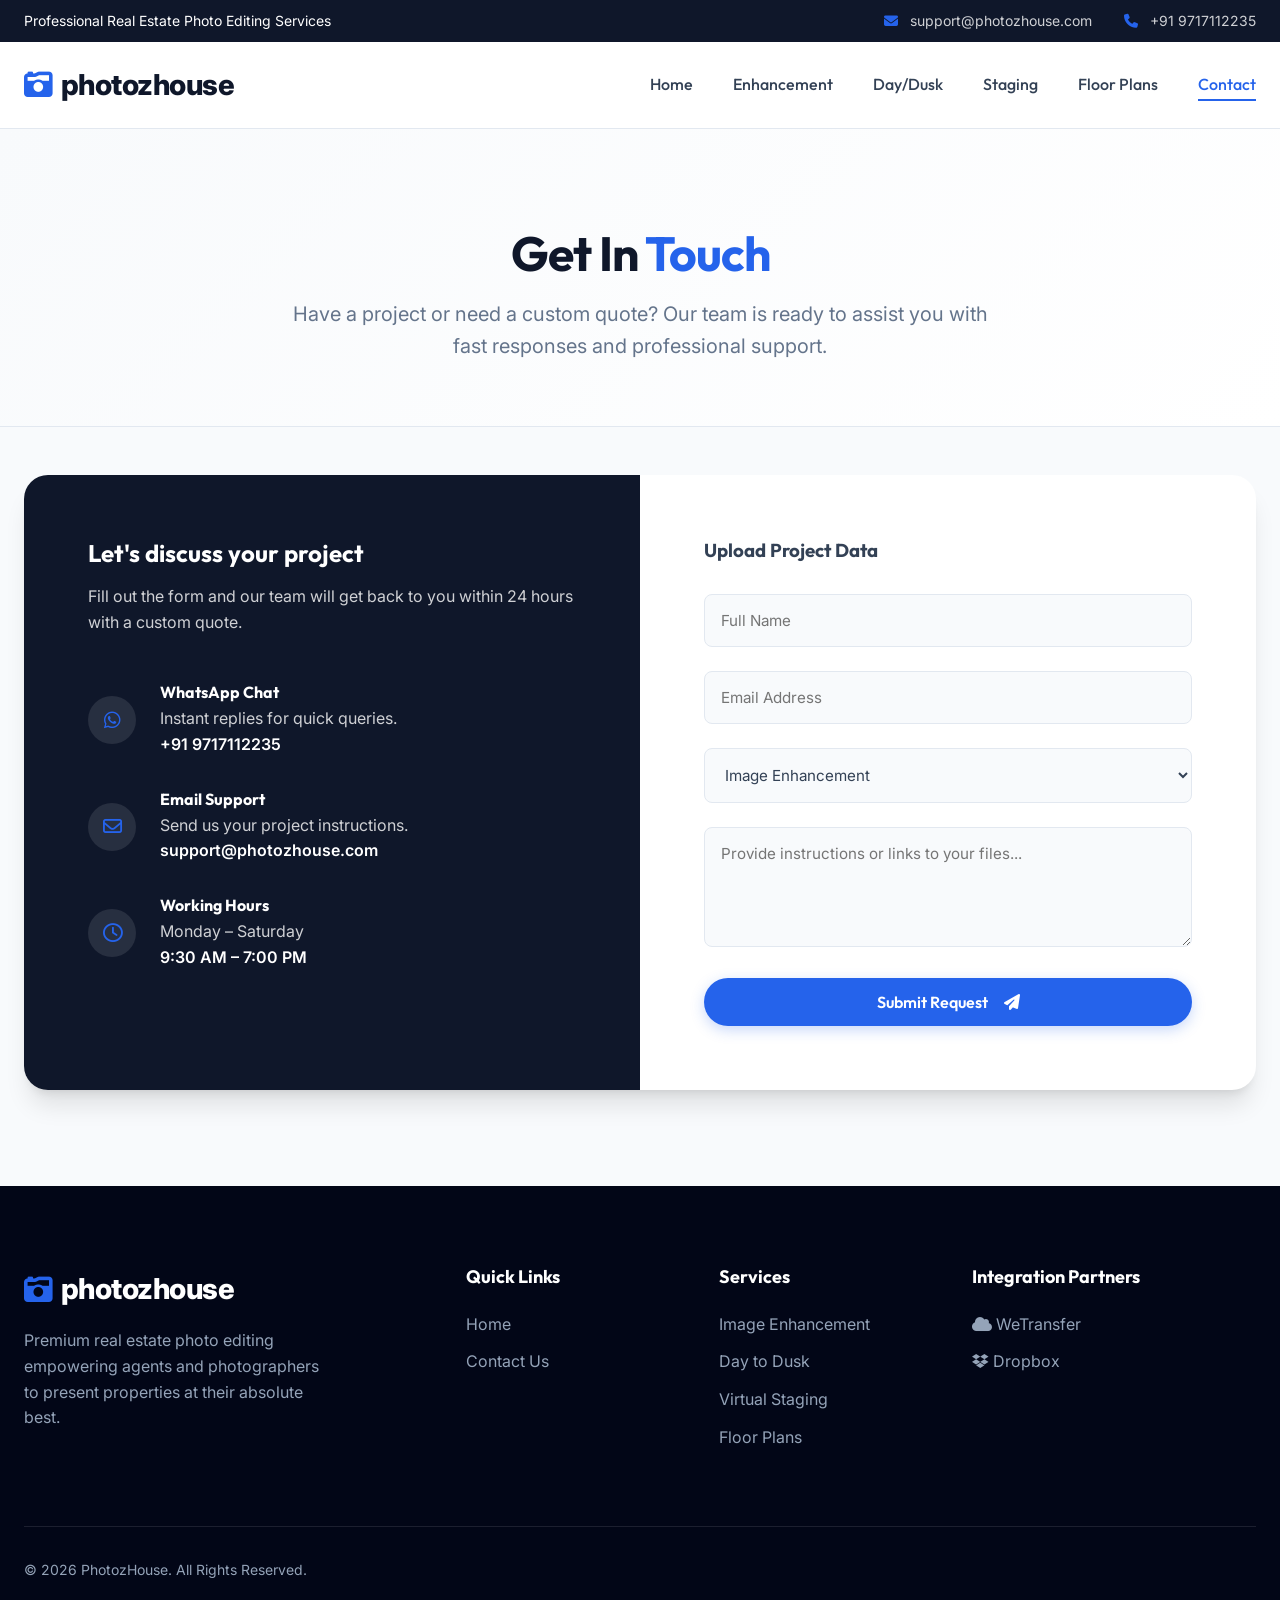
==== contact.html @ 6996111b "Initialize project and add premium design update with modern responsive theme and interactive slider" ====
<!DOCTYPE html>
<html lang="en">
<head>
    <meta charset="UTF-8">
    <meta name="viewport" content="width=device-width, initial-scale=1.0">
    <title>Contact Us | PhotozHouse</title>
    <!-- Font Awesome -->
    <link rel="stylesheet" href="https://cdnjs.cloudflare.com/ajax/libs/font-awesome/6.4.0/css/all.min.css">
    <link rel="stylesheet" href="styles.css">
</head>
<body>
    <div class="top-bar">
        <div class="container top-bar-inner">
            <div>Professional Real Estate Photo Editing Services</div>
            <div class="top-bar-contact">
                <a href="mailto:support@photozhouse.com"><i class="fa-solid fa-envelope"></i> support@photozhouse.com</a>
                <a href="tel:+919717112235"><i class="fa-solid fa-phone"></i> +91 9717112235</a>
            </div>
        </div>
    </div>
    <header class="header">
        <div class="container navbar">
            <a href="index.html" class="logo">
                <i class="fa-solid fa-camera-retro"></i> photozhouse
            </a>
            <button class="mobile-menu-btn" id="mobileMenuBtn">
                <i class="fa-solid fa-bars"></i>
            </button>
            <nav class="nav-links" id="navLinks">
                <a href="index.html">Home</a>
                <a href="image-enhancement.html">Enhancement</a>
                <a href="day-to-dusk.html">Day/Dusk</a>
                <a href="virtual-staging.html">Staging</a>
                <a href="floor-plans.html">Floor Plans</a>
                <a href="contact.html" class="active">Contact</a>
            </nav>
        </div>
    </header>

    <div class="page-header">
        <div class="container">
            <h1>Get In <span class="text-accent">Touch</span></h1>
            <p style="font-size: 1.25rem; max-width: 700px; margin: 0 auto; color: var(--text-light);">Have a project or need a custom quote? Our team is ready to assist you with fast responses and professional support.</p>
        </div>
    </div>
    
    <section class="section bg-subtle">
        <div class="container">
            <div class="contact-container" style="box-shadow: var(--shadow-xl); transform: scale(1); margin-top: -3rem;">
                <div class="contact-info">
                    <h2 style="color: white; margin-bottom: 1rem;">Let's discuss your project</h2>
                    <p style="color: rgba(255,255,255,0.8); margin-bottom: 3rem;">Fill out the form and our team will get back to you within 24 hours with a custom quote.</p>
                    
                    <div class="info-item">
                        <div class="info-icon"><i class="fa-brands fa-whatsapp"></i></div>
                        <div class="info-text">
                            <h4 style="color: white; font-size: 1rem; margin-bottom: 0.25rem;">WhatsApp Chat</h4>
                            <span style="color: rgba(255,255,255,0.8);">Instant replies for quick queries.</span>
                            <br><a href="#" style="color: white; font-weight: 600;">+91 9717112235</a>
                        </div>
                    </div>

                    <div class="info-item">
                        <div class="info-icon"><i class="fa-regular fa-envelope"></i></div>
                        <div class="info-text">
                            <h4 style="color: white; font-size: 1rem; margin-bottom: 0.25rem;">Email Support</h4>
                            <span style="color: rgba(255,255,255,0.8);">Send us your project instructions.</span>
                            <br><a href="mailto:support@photozhouse.com" style="color: white; font-weight: 600;">support@photozhouse.com</a>
                        </div>
                    </div>

                    <div class="info-item">
                        <div class="info-icon"><i class="fa-regular fa-clock"></i></div>
                        <div class="info-text">
                            <h4 style="color: white; font-size: 1rem; margin-bottom: 0.25rem;">Working Hours</h4>
                            <span style="color: rgba(255,255,255,0.8);">Monday – Saturday</span>
                            <br><span style="color: white; font-weight: 600;">9:30 AM – 7:00 PM</span>
                        </div>
                    </div>
                </div>
                
                <div class="contact-form">
                    <h3 style="margin-bottom: 2rem; color: var(--text-dark);">Upload Project Data</h3>
                    <form>
                        <div class="form-group">
                            <input type="text" class="form-control" placeholder="Full Name">
                        </div>
                        <div class="form-group">
                            <input type="email" class="form-control" placeholder="Email Address">
                        </div>
                        <div class="form-group">
                            <select class="form-control">
                                <option>Image Enhancement</option>
                                <option>Day to Dusk</option>
                                <option>Floor Plans</option>
                                <option>Video Editing</option>
                                <option>Virtual Staging</option>
                                <option>Other Inquiry</option>
                            </select>
                        </div>
                        <div class="form-group">
                            <textarea class="form-control" placeholder="Provide instructions or links to your files..."></textarea>
                        </div>
                        <button type="submit" class="btn btn-primary" style="width: 100%;">Submit Request <i class="fa-solid fa-paper-plane" style="margin-left: 0.5rem;"></i></button>
                    </form>
                </div>
            </div>
        </div>
    </section>

    <!-- Elevated Footer -->
    <footer class="footer">
        <div class="container">
            <div class="footer-grid">
                <div class="footer-brand">
                    <div class="logo"><i class="fa-solid fa-camera-retro" style="color:var(--accent);"></i> photozhouse</div>
                    <p>Premium real estate photo editing empowering agents and photographers to present properties at their absolute best.</p>
                </div>
                <div>
                    <h4>Quick Links</h4>
                    <ul class="footer-links">
                        <li><a href="index.html">Home</a></li>
                        <li><a href="contact.html">Contact Us</a></li>
                    </ul>
                </div>
                <div>
                    <h4>Services</h4>
                    <ul class="footer-links">
                        <li><a href="image-enhancement.html">Image Enhancement</a></li>
                        <li><a href="day-to-dusk.html">Day to Dusk</a></li>
                        <li><a href="virtual-staging.html">Virtual Staging</a></li>
                        <li><a href="floor-plans.html">Floor Plans</a></li>
                    </ul>
                </div>
                <div>
                    <h4>Integration Partners</h4>
                    <ul class="footer-links">
                        <li><span style="color: #94a3b8;"><i class="fa-solid fa-cloud"></i> WeTransfer</span></li>
                        <li><span style="color: #94a3b8;"><i class="fa-brands fa-dropbox"></i> Dropbox</span></li>
                    </ul>
                </div>
            </div>
            <div class="footer-bottom">
                <div>&copy; 2026 PhotozHouse. All Rights Reserved.</div>
            </div>
        </div>
    </footer>
    <script>
        document.addEventListener('DOMContentLoaded', () => {
            const btn = document.getElementById('mobileMenuBtn');
            const nav = document.getElementById('navLinks');
            if(btn && nav) {
                btn.addEventListener('click', () => {
                    nav.classList.toggle('active');
                });
            }
        });
    </script>
</body>
</html>
---- styles.css ----
@import url('https://fonts.googleapis.com/css2?family=Outfit:wght@300;400;500;600;700;800&family=Inter:wght@300;400;500;600&display=swap');

:root {
  --primary: #0f172a; /* Slate 900 - Premium dark for headers/branding */
  --primary-light: #1e293b;
  --accent: #2563eb; /* Royal blue for CTAs */
  --accent-hover: #1d4ed8;
  --bg-color: #ffffff;
  --bg-subtle: #f8fafc;
  --bg-dark: #020617;
  --text-dark: #334155;
  --text-light: #64748b;
  --border: #e2e8f0;
  
  --header-font: 'Outfit', sans-serif;
  --body-font: 'Inter', sans-serif;
  
  --shadow-sm: 0 1px 2px 0 rgb(0 0 0 / 0.05);
  --shadow-md: 0 4px 6px -1px rgb(0 0 0 / 0.1), 0 2px 4px -2px rgb(0 0 0 / 0.1);
  --shadow-lg: 0 10px 15px -3px rgb(0 0 0 / 0.1), 0 4px 6px -4px rgb(0 0 0 / 0.1);
  --shadow-xl: 0 20px 25px -5px rgb(0 0 0 / 0.1), 0 8px 10px -6px rgb(0 0 0 / 0.1);
  
  --radius-sm: 8px;
  --radius-md: 16px;
  --radius-lg: 24px;
  
  --transition: all 0.4s cubic-bezier(0.4, 0, 0.2, 1);
}

* {
  margin: 0;
  padding: 0;
  box-sizing: border-box;
}

body {
  font-family: var(--body-font);
  color: var(--text-dark);
  line-height: 1.6;
  background: var(--bg-color);
  overflow-x: hidden;
}

h1, h2, h3, h4, h5, h6 {
  font-family: var(--header-font);
  color: var(--primary);
  font-weight: 700;
  line-height: 1.2;
}

a {
  text-decoration: none;
  color: inherit;
  transition: var(--transition);
}

.container {
  width: 100%;
  max-width: 1280px;
  margin: 0 auto;
  padding: 0 1.5rem;
}

/* Typography & Utilities */
.section-title {
  font-size: 2.75rem;
  margin-bottom: 1rem;
  text-align: center;
}

.section-subtitle {
  text-align: center;
  color: var(--text-light);
  font-size: 1.125rem;
  max-width: 700px;
  margin: 0 auto 3.5rem auto;
}

.text-accent {
  color: var(--accent);
}

.btn {
  display: inline-flex;
  align-items: center;
  justify-content: center;
  gap: 0.5rem;
  padding: 0.875rem 2rem;
  font-family: var(--header-font);
  font-weight: 600;
  font-size: 1rem;
  border-radius: 50px;
  cursor: pointer;
  transition: var(--transition);
  border: none;
}

.btn-primary {
  background: var(--accent);
  color: white;
  box-shadow: 0 4px 14px rgba(37, 99, 235, 0.25);
}

.btn-primary:hover {
  background: var(--accent-hover);
  transform: translateY(-2px);
  box-shadow: 0 6px 20px rgba(37, 99, 235, 0.4);
}

.btn-outline {
  background: transparent;
  color: var(--primary);
  border: 2px solid var(--border);
}

.btn-outline:hover {
  border-color: var(--primary);
  background: var(--primary);
  color: white;
}

/* Header & Nav */
.top-bar {
  background: var(--primary);
  color: white;
  padding: 0.6rem 0;
  font-size: 0.875rem;
  font-family: var(--body-font);
}

.top-bar-inner {
  display: flex;
  justify-content: space-between;
  align-items: center;
}

.top-bar-contact {
  display: flex;
  gap: 2rem;
}

.top-bar a {
  color: rgba(255,255,255,0.8);
}
.top-bar a:hover {
  color: white;
}
.top-bar i {
  color: var(--accent);
  margin-right: 0.5rem;
}

.header {
  background: rgba(255, 255, 255, 0.95);
  backdrop-filter: blur(10px);
  padding: 1.25rem 0;
  position: sticky;
  top: 0;
  z-index: 1000;
  border-bottom: 1px solid var(--border);
}

.navbar {
  display: flex;
  justify-content: space-between;
  align-items: center;
}

.logo {
  font-size: 1.8rem;
  font-weight: 800;
  color: var(--primary);
  display: flex;
  align-items: center;
  gap: 0.5rem;
  letter-spacing: -0.5px;
}

.logo i {
  color: var(--accent);
}

.nav-links {
  display: flex;
  gap: 2.5rem;
  align-items: center;
}

.nav-links a {
  font-family: var(--header-font);
  font-weight: 500;
  color: var(--text-dark);
  font-size: 1rem;
  position: relative;
}

.nav-links a::after {
  content: '';
  position: absolute;
  width: 0;
  height: 2px;
  bottom: -4px;
  left: 0;
  background: var(--accent);
  transition: var(--transition);
}

.nav-links a:hover, .nav-links a.active {
  color: var(--accent);
}
.nav-links a:hover::after, .nav-links a.active::after {
  width: 100%;
}

.mobile-menu-btn {
  display: none;
  background: none;
  border: none;
  font-size: 1.5rem;
  color: var(--primary);
  cursor: pointer;
}

/* Hero Section */
.hero-wrapper {
  padding: 4rem 0 8rem 0;
  background: linear-gradient(135deg, var(--bg-subtle) 0%, var(--bg-color) 100%);
  position: relative;
  overflow: hidden;
}

.hero-grid {
  display: grid;
  grid-template-columns: 1fr 1fr;
  gap: 4rem;
  align-items: center;
}

.hero-content h1 {
  font-size: 3.5rem;
  margin-bottom: 1.5rem;
  letter-spacing: -1px;
}

.hero-content p {
  font-size: 1.125rem;
  color: var(--text-light);
  margin-bottom: 2.5rem;
  max-width: 500px;
}

.hero-features {
  display: flex;
  flex-direction: column;
  gap: 1rem;
  margin-bottom: 3rem;
}

.hero-feature-item {
  display: flex;
  align-items: center;
  gap: 1rem;
  font-weight: 500;
  font-family: var(--header-font);
}

.hero-feature-item i {
  color: var(--accent);
  background: rgba(37, 99, 235, 0.1);
  padding: 0.5rem;
  border-radius: 50%;
}

.hero-slider-wrap {
  position: relative;
  border-radius: var(--radius-lg);
  box-shadow: var(--shadow-xl);
  overflow: hidden;
  aspect-ratio: 4/3;
  transform: scale(1.02);
}

.twentytwenty-container {
  width: 100%;
  height: 100%;
  position: relative;
}

.twentytwenty-container img {
  position: absolute;
  top: 0;
  left: 0;
  width: 100%;
  height: 100%;
  object-fit: cover;
}

.after-img {
  clip-path: polygon(50% 0, 100% 0, 100% 100%, 50% 100%);
}

.slider-handle-hero {
  position: absolute;
  top: 0;
  bottom: 0;
  left: 50%;
  width: 4px;
  background: white;
  transform: translateX(-50%);
  z-index: 10;
  cursor: ew-resize;
  box-shadow: 0 0 10px rgba(0,0,0,0.2);
}

.slider-handle-hero::after {
  content: '<>';
  position: absolute;
  top: 50%;
  left: 50%;
  transform: translate(-50%, -50%);
  width: 48px;
  height: 48px;
  background: white;
  border-radius: 50%;
  display: flex;
  align-items: center;
  justify-content: center;
  color: var(--primary);
  box-shadow: var(--shadow-md);
  font-size: 1.2rem;
  font-family: monospace;
  font-weight: bold;
}

/* Stats Section (Floating) */
.stats-container {
  margin-top: -4rem;
  position: relative;
  z-index: 20;
}

.stats-grid {
  display: grid;
  grid-template-columns: repeat(4, 1fr);
  background: white;
  border-radius: var(--radius-md);
  box-shadow: var(--shadow-xl);
  padding: 2.5rem;
}

.stat-item {
  text-align: center;
  border-right: 1px solid var(--border);
}
.stat-item:last-child {
  border-right: none;
}

.stat-item h3 {
  font-size: 2.5rem;
  color: var(--primary);
  margin-bottom: 0.25rem;
}

.stat-item p {
  font-size: 0.875rem;
  color: var(--text-light);
  font-weight: 500;
  text-transform: uppercase;
  letter-spacing: 1px;
}

/* Services */
.section {
  padding: 6rem 0;
}

.bg-subtle {
  background-color: var(--bg-subtle);
}

.services-grid {
  display: grid;
  grid-template-columns: repeat(4, 1fr);
  gap: 2rem;
}

.service-card {
  background: white;
  border-radius: var(--radius-md);
  overflow: hidden;
  box-shadow: var(--shadow-sm);
  transition: var(--transition);
  border: 1px solid var(--border);
  position: relative;
  group: hover;
}

.service-card:hover {
  transform: translateY(-8px);
  box-shadow: var(--shadow-xl);
}

.service-img-wrap {
  width: 100%;
  aspect-ratio: 4/3;
  overflow: hidden;
  position: relative;
}

.service-img-wrap img {
  width: 100%;
  height: 100%;
  object-fit: cover;
  transition: transform 0.6s ease;
}

.service-card:hover .service-img-wrap img {
  transform: scale(1.05);
}

.service-content {
  padding: 1.5rem;
  text-align: center;
}

.service-content h4 {
  font-size: 1.125rem;
  margin-bottom: 0;
  transition: var(--transition);
}

.service-card:hover .service-content h4 {
  color: var(--accent);
}

/* Why Choose Us Split */
.split-section {
  display: grid;
  grid-template-columns: 1fr 1fr;
  gap: 4rem;
  align-items: center;
}

.features-list {
  display: grid;
  grid-template-columns: 1fr;
  gap: 2rem;
  margin-top: 2rem;
}

.feature-block {
  display: flex;
  gap: 1.5rem;
  align-items: flex-start;
}

.feature-icon {
  width: 56px;
  height: 56px;
  background: white;
  border-radius: var(--radius-sm);
  display: flex;
  align-items: center;
  justify-content: center;
  font-size: 1.5rem;
  color: var(--accent);
  box-shadow: var(--shadow-md);
  flex-shrink: 0;
}

.feature-text h4 {
  font-size: 1.25rem;
  margin-bottom: 0.5rem;
}

.feature-text p {
  color: var(--text-light);
  font-size: 0.95rem;
}

/* Mini Slider */
.mini-slider-wrap {
  border-radius: var(--radius-lg);
  overflow: hidden;
  box-shadow: var(--shadow-xl);
  aspect-ratio: 4/3;
  position: relative;
}

.mini-slider-handle {
  position: absolute;
  top: 0; bottom: 0;
  left: 50%;
  width: 3px;
  background: white;
  transform: translateX(-50%);
  cursor: ew-resize;
  z-index: 10;
  box-shadow: 0 0 5px rgba(0,0,0,0.3);
}

.mini-slider-handle::after {
  content: '<>';
  position: absolute;
  top: 50%; left: 50%;
  transform: translate(-50%, -50%);
  width: 36px; height: 36px;
  background: white; border-radius: 50%;
  display: flex; align-items: center; justify-content: center;
  font-size: 0.9rem; font-weight: bold; color: var(--primary);
  box-shadow: var(--shadow-sm);
}

/* Step Process */
.process-wrapper {
  display: flex;
  justify-content: space-between;
  position: relative;
  max-width: 1000px;
  margin: 0 auto;
}

.process-wrapper::before {
  content: '';
  position: absolute;
  top: 40px;
  left: 50px;
  right: 50px;
  height: 2px;
  background: var(--border);
  z-index: 1;
}

.process-step {
  text-align: center;
  position: relative;
  z-index: 2;
  flex: 1;
}

.step-icon {
  width: 80px;
  height: 80px;
  background: white;
  border: 2px solid var(--border);
  border-radius: 50%;
  display: flex;
  align-items: center;
  justify-content: center;
  font-size: 2rem;
  color: var(--primary);
  margin: 0 auto 1.5rem auto;
  transition: var(--transition);
  box-shadow: var(--shadow-sm);
}

.process-step:hover .step-icon {
  border-color: var(--accent);
  color: white;
  background: var(--accent);
  transform: scale(1.1);
}

.process-step h4 {
  font-size: 1.125rem;
  margin-bottom: 0.5rem;
}

.process-step p {
  font-size: 0.875rem;
  color: var(--text-light);
  max-width: 160px;
  margin: 0 auto;
}

/* Testimonial Section */
.testimonial-section {
  background: var(--bg-dark);
  color: white;
  padding: 6rem 0;
  position: relative;
  overflow: hidden;
}

.testimonial-section::before {
  content: '"';
  position: absolute;
  top: 2rem;
  left: 50%;
  transform: translateX(-50%);
  font-family: var(--header-font);
  font-size: 15rem;
  color: rgba(255,255,255,0.05);
  line-height: 1;
}

.testimonial-section h2 {
  color: white;
}

.testimonial-content {
  max-width: 800px;
  margin: 0 auto;
  text-align: center;
  position: relative;
  z-index: 2;
}

.testimonial-content p {
  font-size: 1.25rem;
  font-weight: 300;
  line-height: 1.8;
  color: rgba(255,255,255,0.9);
  margin-bottom: 2rem;
}

.testimonial-author {
  color: var(--accent);
  font-size: 1.125rem;
}

/* Contact Section */
.contact-container {
  background: white;
  border-radius: var(--radius-lg);
  box-shadow: var(--shadow-xl);
  padding: 0;
  display: grid;
  grid-template-columns: 1fr 1fr;
  overflow: hidden;
}

.contact-info {
  background: var(--primary);
  color: white;
  padding: 4rem;
}

.contact-info h2 {
  color: white;
  margin-bottom: 1rem;
}

.contact-info p {
  color: rgba(255,255,255,0.8);
  margin-bottom: 3rem;
}

.info-item {
  display: flex;
  align-items: center;
  gap: 1.5rem;
  margin-bottom: 2rem;
}

.info-icon {
  width: 48px;
  height: 48px;
  background: rgba(255,255,255,0.1);
  border-radius: 50%;
  display: flex;
  align-items: center;
  justify-content: center;
  font-size: 1.2rem;
  color: var(--accent);
}

.info-text h4 {
  color: white;
  font-size: 1rem;
  margin-bottom: 0.25rem;
}
.info-text a, .info-text span {
  color: rgba(255,255,255,0.8);
}

.contact-form {
  padding: 4rem;
}

.form-group {
  margin-bottom: 1.5rem;
}

.form-control {
  width: 100%;
  padding: 1rem;
  background: var(--bg-subtle);
  border: 1px solid var(--border);
  border-radius: var(--radius-sm);
  font-family: var(--body-font);
  font-size: 0.95rem;
  color: var(--text-dark);
  transition: var(--transition);
}

.form-control:focus {
  outline: none;
  border-color: var(--accent);
  background: white;
}

textarea.form-control {
  min-height: 120px;
  resize: vertical;
}

/* Footer */
.footer {
  background: var(--bg-dark);
  color: white;
  padding: 5rem 0 2rem;
}

.footer-grid {
  display: grid;
  grid-template-columns: 2fr 1fr 1fr 1.5fr;
  gap: 4rem;
  margin-bottom: 4rem;
}

.footer-brand .logo {
  color: white;
  margin-bottom: 1rem;
}

.footer-brand p {
  color: #94a3b8;
  max-width: 300px;
}

.footer h4 {
  color: white;
  font-size: 1.125rem;
  margin-bottom: 1.5rem;
}

.footer-links {
  list-style: none;
}

.footer-links li {
  margin-bottom: 0.75rem;
}

.footer-links a {
  color: #94a3b8;
  transition: var(--transition);
}

.footer-links a:hover {
  color: var(--accent);
  padding-left: 5px;
}

.social-icons {
  display: flex;
  gap: 1rem;
  margin-top: 2rem;
}

.social-icons a {
  width: 40px;
  height: 40px;
  border-radius: 50%;
  background: rgba(255,255,255,0.05);
  display: flex;
  align-items: center;
  justify-content: center;
  color: white;
  transition: var(--transition);
}

.social-icons a:hover {
  background: var(--accent);
  transform: translateY(-3px);
}

.footer-bottom {
  border-top: 1px solid rgba(255,255,255,0.1);
  padding-top: 2rem;
  display: flex;
  justify-content: space-between;
  font-size: 0.875rem;
  color: #94a3b8;
}

/* Responsive Styles */
@media (max-width: 1024px) {
  .hero-grid { grid-template-columns: 1fr; text-align: center; }
  .hero-content p { margin: 0 auto 2rem auto; }
  .hero-features { align-items: center; }
  .stats-grid { grid-template-columns: repeat(2, 1fr); padding: 1.5rem; }
  .stat-item { border-bottom: 1px solid var(--border); padding: 1.5rem 0;}
  .stat-item:nth-child(even) { border-right: none; }
  .stat-item:nth-child(3), .stat-item:nth-child(4) { border-bottom: none; padding-bottom: 0;}
  .stat-item:nth-child(1), .stat-item:nth-child(2) { padding-top: 0;}
  .services-grid { grid-template-columns: repeat(2, 1fr); }
  .split-section { grid-template-columns: 1fr; }
  .contact-container { grid-template-columns: 1fr; }
  .footer-grid { grid-template-columns: 1fr 1fr; gap: 2rem; }
}

@media (max-width: 768px) {
  .top-bar-contact { display: none; }
  .nav-links {
    position: fixed;
    top: 73px;
    left: -100%;
    width: 100%;
    height: calc(100vh - 73px);
    background: white;
    flex-direction: column;
    justify-content: center;
    transition: var(--transition);
  }
  .nav-links.active { left: 0; }
  .mobile-menu-btn { display: block; }
  
  .hero-content h1 { font-size: 2.5rem; }
  .stats-container { margin-top: 2rem; }
  .process-wrapper { flex-direction: column; gap: 2rem; }
  .process-wrapper::before { display: none; }
  .contact-info, .contact-form { padding: 2rem; }
  .footer-grid { grid-template-columns: 1fr; }
  .footer-bottom { flex-direction: column; gap: 1rem; text-align: center; }
}


/* Inner Page Styles */
.page-header { padding: 6rem 0 4rem; background: linear-gradient(135deg, var(--bg-subtle) 0%, var(--bg-color) 100%); text-align: center; border-bottom: 1px solid var(--border); }
.page-header h1 { font-size: 3rem; margin-bottom: 1rem; letter-spacing: -1px; }
.content-grid { display: grid; grid-template-columns: 1fr 1fr; gap: 4rem; align-items: center; }
.content-image-wrap { border-radius: var(--radius-lg); overflow: hidden; box-shadow: var(--shadow-xl); aspect-ratio: 4/3; }
.content-image-wrap img { width: 100%; height: 100%; object-fit: cover; }
.simple-list { list-style: none; margin-top: 1.5rem; margin-bottom: 2rem; }
.simple-list li { display: flex; align-items: center; gap: 1.2rem; margin-bottom: 1rem; font-size: 1.1rem; color: var(--text-dark); }
.simple-list li i { color: var(--accent); background: rgba(37, 99, 235, 0.1); padding: 0.5rem; border-radius: 50%; width: 36px; height: 36px; display: flex; align-items: center; justify-content: center; flex-shrink: 0; }

/* Mobile Only App Hero layout */
.mobile-hero { display: none; }
.floating-mail { position: absolute; z-index: 50; top: 1rem; right: 0; background: #3b82f6; color: white; width: 45px; height: 45px; display: flex; align-items: center; justify-content: center; border-radius: 50px 0 0 50px; font-size: 1.2rem; box-shadow: -2px 2px 10px rgba(0,0,0,0.1); }

@media (max-width: 768px) {
  .desktop-hero { display: none !important; }
  .mobile-hero { display: block; padding: 0; }
  .mobile-slider-wrap { width: 100%; aspect-ratio: 2/1; position: relative; }
  .mobile-stats-grid { display: grid; grid-template-columns: 1fr 1fr; gap: 2rem 1rem; padding: 2rem 1.5rem; text-align: center; font-family: var(--header-font); }
  .mobile-stat-item i { font-size: 2.5rem; color: #3ba3d8; margin-bottom: 0.5rem; }
  .mobile-stat-item h3 { font-size: 1.6rem; margin-bottom: 0; color: #1e293b; letter-spacing: -0.5px; }
  .mobile-stat-item p { font-size: 0.95rem; color: #0f172a; font-weight: 500;}
  
  .mobile-features { display: flex; justify-content: space-between; padding: 0.5rem 1rem 2rem 1rem; text-align: center; font-family: var(--header-font); }
  .mobile-feature-item { flex: 1; padding: 0 0.25rem; }
  .mobile-feature-item i { font-size: 1.5rem; color: #3ba3d8; width: 45px; height: 45px; border: 2px solid #3ba3d8; border-radius: 50%; display: inline-flex; align-items: center; justify-content: center; margin-bottom: 0.75rem; background: transparent; }
  .mobile-feature-item p { font-size: 0.85rem; line-height: 1.3; font-weight: 500; color: #0f172a; }
  
  .mobile-btn-container { padding: 0 1.5rem 1rem 1.5rem; }
  .mobile-btn-container .btn { width: 100%; font-size: 1.1rem; padding: 1rem; border-radius: 4px; background: #3ba3d8; color: white; font-weight: 700; border: none; }
  
  .header { padding: 0.75rem 0; }
  .logo { font-size: 1.5rem; }
  .mobile-menu-btn { color: #3ba3d8; }
}
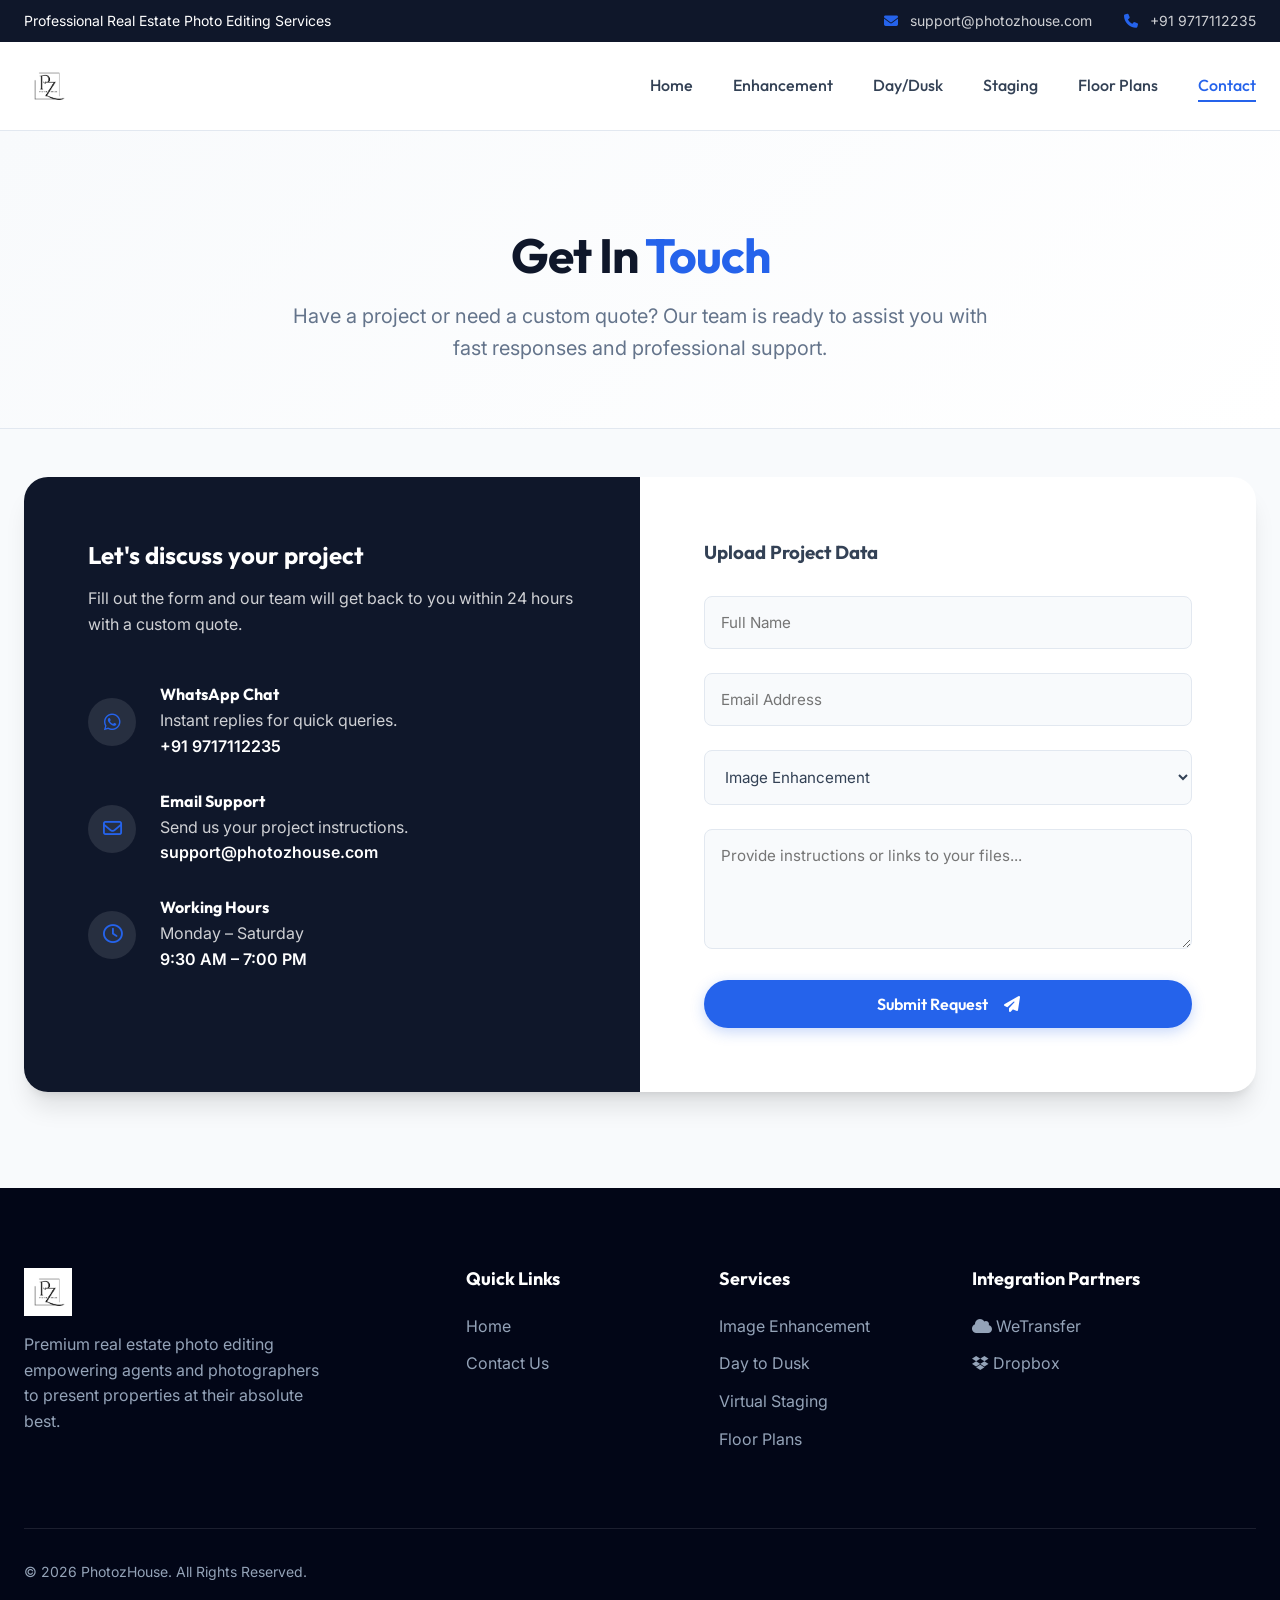
==== commit 659a995c: "Add portfolio galleries and update logo (excluding large videos)" ====
--- a/contact.html
+++ b/contact.html
@@ -21,7 +21,7 @@
     <header class="header">
         <div class="container navbar">
             <a href="index.html" class="logo">
-                <i class="fa-solid fa-camera-retro"></i> photozhouse
+                <img src="logo.png" alt="PhotozHouse Logo" style="height: 48px; width: auto;">
             </a>
             <button class="mobile-menu-btn" id="mobileMenuBtn">
                 <i class="fa-solid fa-bars"></i>
@@ -113,7 +113,7 @@
         <div class="container">
             <div class="footer-grid">
                 <div class="footer-brand">
-                    <div class="logo"><i class="fa-solid fa-camera-retro" style="color:var(--accent);"></i> photozhouse</div>
+                    <div class="logo"><img src="logo.png" alt="PhotozHouse Logo" style="height: 48px; width: auto;"></div>
                     <p>Premium real estate photo editing empowering agents and photographers to present properties at their absolute best.</p>
                 </div>
                 <div>
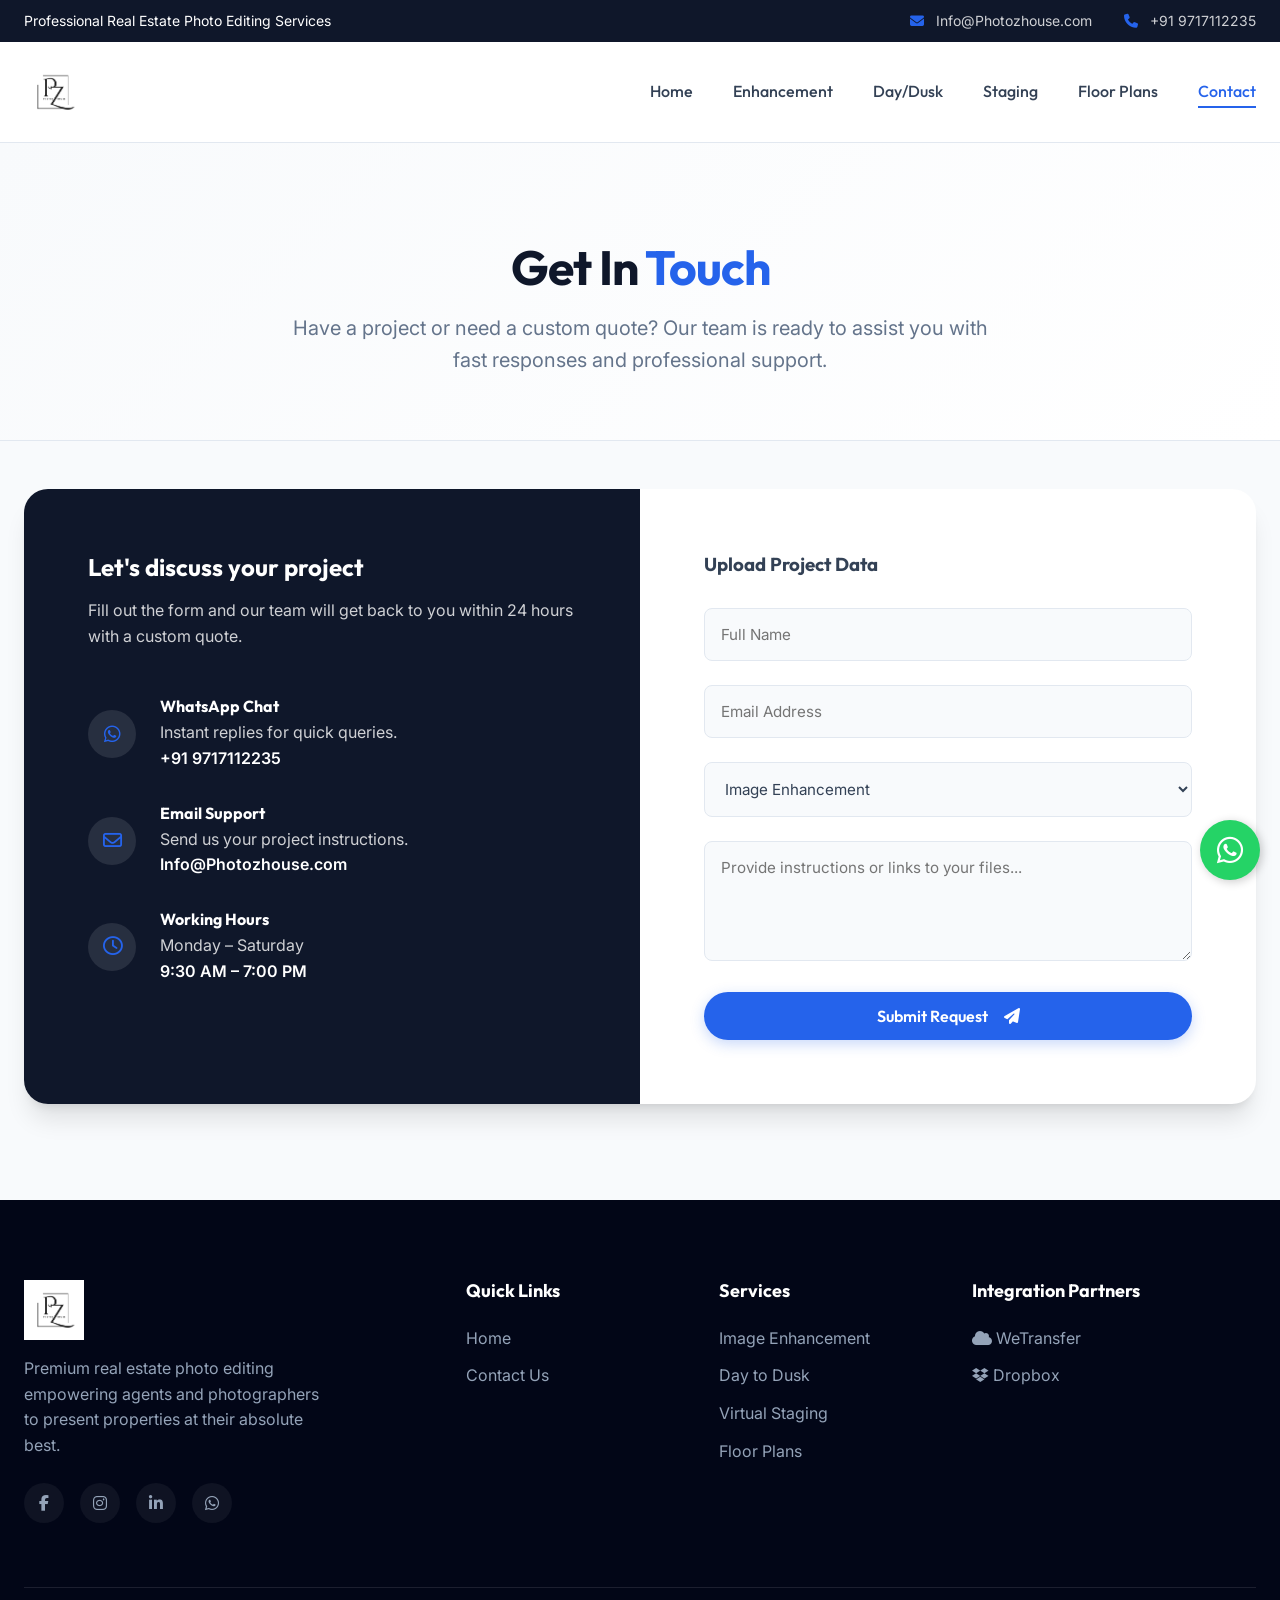
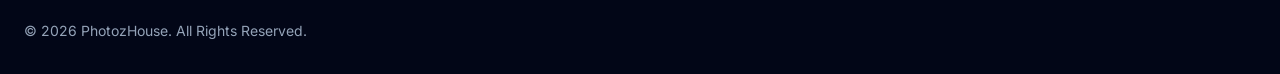
==== commit 796aa986: "Updated PhotozHouse website: New video content on homepage, logo resizing (60px), Before/After slide" ====
--- a/contact.html
+++ b/contact.html
@@ -13,7 +13,7 @@
         <div class="container top-bar-inner">
             <div>Professional Real Estate Photo Editing Services</div>
             <div class="top-bar-contact">
-                <a href="mailto:support@photozhouse.com"><i class="fa-solid fa-envelope"></i> support@photozhouse.com</a>
+                <a href="mailto:Info@Photozhouse.com"><i class="fa-solid fa-envelope"></i> Info@Photozhouse.com</a>
                 <a href="tel:+919717112235"><i class="fa-solid fa-phone"></i> +91 9717112235</a>
             </div>
         </div>
@@ -21,7 +21,7 @@
     <header class="header">
         <div class="container navbar">
             <a href="index.html" class="logo">
-                <img src="logo.png" alt="PhotozHouse Logo" style="height: 48px; width: auto;">
+                <img src="logo.png" alt="PhotozHouse Logo" style="height: 60px; width: auto;">
             </a>
             <button class="mobile-menu-btn" id="mobileMenuBtn">
                 <i class="fa-solid fa-bars"></i>
@@ -65,7 +65,7 @@
                         <div class="info-text">
                             <h4 style="color: white; font-size: 1rem; margin-bottom: 0.25rem;">Email Support</h4>
                             <span style="color: rgba(255,255,255,0.8);">Send us your project instructions.</span>
-                            <br><a href="mailto:support@photozhouse.com" style="color: white; font-weight: 600;">support@photozhouse.com</a>
+                            <br><a href="mailto:Info@Photozhouse.com" style="color: white; font-weight: 600;">Info@Photozhouse.com</a>
                         </div>
                     </div>
 
@@ -113,8 +113,14 @@
         <div class="container">
             <div class="footer-grid">
                 <div class="footer-brand">
-                    <div class="logo"><img src="logo.png" alt="PhotozHouse Logo" style="height: 48px; width: auto;"></div>
+                    <div class="logo"><img src="logo.png" alt="PhotozHouse Logo" style="height: 60px; width: auto;"></div>
                     <p>Premium real estate photo editing empowering agents and photographers to present properties at their absolute best.</p>
+                    <div class="social-icons" style="margin-top: 1.5rem; display: flex; gap: 1rem;">
+                        <a href="https://facebook.com/photozhouse" target="_blank" style="color: #94a3b8;"><i class="fa-brands fa-facebook-f"></i></a>
+                        <a href="https://instagram.com/photozhouse" target="_blank" style="color: #94a3b8;"><i class="fa-brands fa-instagram"></i></a>
+                        <a href="https://linkedin.com/company/photozhouse" target="_blank" style="color: #94a3b8;"><i class="fa-brands fa-linkedin-in"></i></a>
+                        <a href="https://wa.me/919717112235" target="_blank" style="color: #94a3b8;"><i class="fa-brands fa-whatsapp"></i></a>
+                    </div>
                 </div>
                 <div>
                     <h4>Quick Links</h4>
@@ -156,5 +162,9 @@
             }
         });
     </script>
+    <!-- Whatsapp Floating Icon -->
+    <a href="https://wa.me/919717112235" class="whatsapp-float" target="_blank">
+        <i class="fa-brands fa-whatsapp"></i>
+    </a>
 </body>
 </html>
--- a/styles.css
+++ b/styles.css
@@ -863,3 +863,27 @@
   .logo { font-size: 1.5rem; }
   .mobile-menu-btn { color: #3ba3d8; }
 }
+
+/* Whatsapp Floating Button */
+.whatsapp-float {
+    position: fixed;
+    bottom: 20px;
+    right: 20px;
+    background-color: #25d366;
+    color: #FFF;
+    border-radius: 50%;
+    text-align: center;
+    font-size: 30px;
+    width: 60px;
+    height: 60px;
+    z-index: 100;
+    display: flex;
+    align-items: center;
+    justify-content: center;
+    box-shadow: 2px 2px 10px rgba(0,0,0,0.2);
+    transition: transform 0.3s ease;
+}
+.whatsapp-float:hover {
+    transform: scale(1.1);
+    color: #FFF;
+}
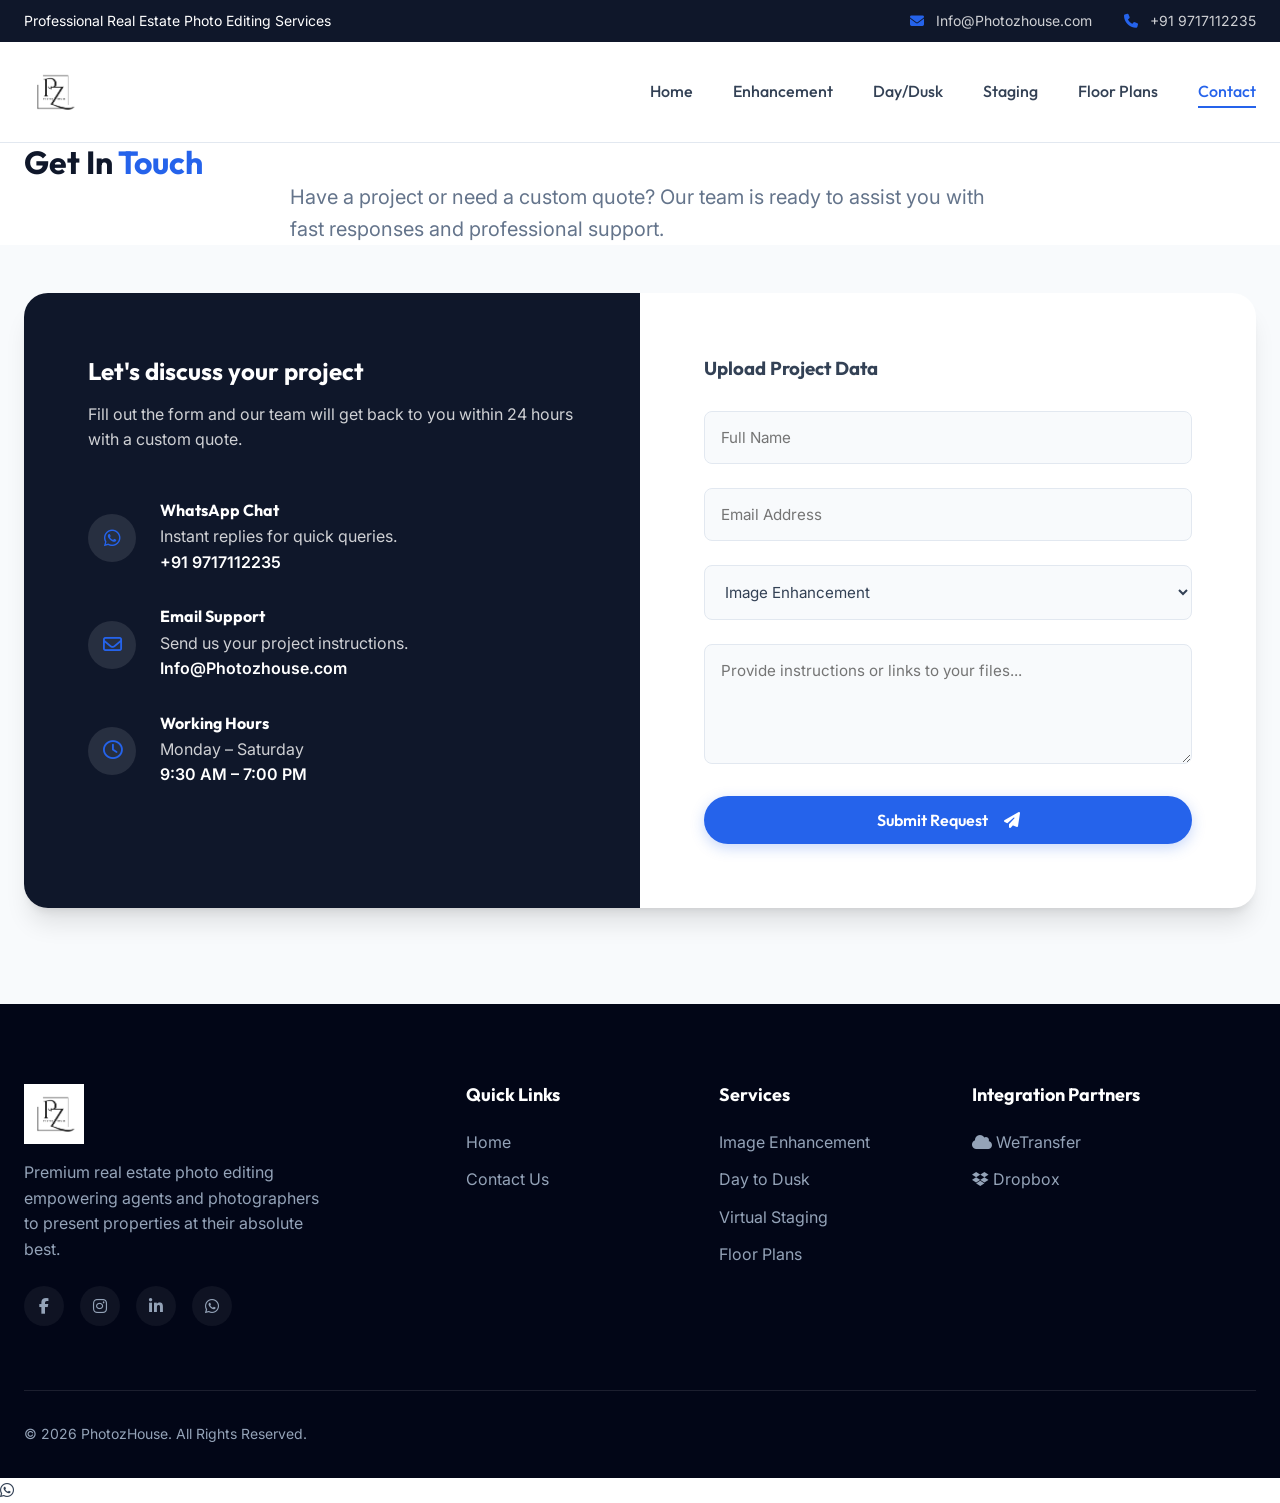
==== commit bf4753d1: "Performance optimization, premium UI overhaul, and universal script integration" ====
--- a/contact.html
+++ b/contact.html
@@ -151,17 +151,9 @@
             </div>
         </div>
     </footer>
-    <script>
-        document.addEventListener('DOMContentLoaded', () => {
-            const btn = document.getElementById('mobileMenuBtn');
-            const nav = document.getElementById('navLinks');
-            if(btn && nav) {
-                btn.addEventListener('click', () => {
-                    nav.classList.toggle('active');
-                });
-            }
-        });
-    </script>
+    <!-- Universal Script Integration -->
+    <script src="script.js"></script>
+
     <!-- Whatsapp Floating Icon -->
     <a href="https://wa.me/919717112235" class="whatsapp-float" target="_blank">
         <i class="fa-brands fa-whatsapp"></i>
--- a/styles.css
+++ b/styles.css
@@ -24,7 +24,14 @@
   --radius-md: 16px;
   --radius-lg: 24px;
   
-  --transition: all 0.4s cubic-bezier(0.4, 0, 0.2, 1);
+  --transition: all 0.2s cubic-bezier(0.4, 0, 0.2, 1);
+}
+
+img {
+  image-rendering: -webkit-optimize-contrast;
+  image-rendering: crisp-edges;
+  image-rendering: auto;
+  -ms-interpolation-mode: bicubic;
 }
 
 * {
@@ -271,19 +278,21 @@
   border-radius: 50%;
 }
 
+/* Comparison Sliders */
 .hero-slider-wrap {
   position: relative;
   border-radius: var(--radius-lg);
   box-shadow: var(--shadow-xl);
   overflow: hidden;
-  aspect-ratio: 4/3;
-  transform: scale(1.02);
+  aspect-ratio: 16/9;
+  background: #000;
 }
 
 .twentytwenty-container {
   width: 100%;
   height: 100%;
   position: relative;
+  overflow: hidden;
 }
 
 .twentytwenty-container img {
@@ -293,10 +302,12 @@
   width: 100%;
   height: 100%;
   object-fit: cover;
+  transition: none !important; /* Fix for slow slide */
 }
 
 .after-img {
   clip-path: polygon(50% 0, 100% 0, 100% 100%, 50% 100%);
+  z-index: 2;
 }
 
 .slider-handle-hero {
@@ -309,7 +320,8 @@
   transform: translateX(-50%);
   z-index: 10;
   cursor: ew-resize;
-  box-shadow: 0 0 10px rgba(0,0,0,0.2);
+  box-shadow: 0 0 10px rgba(0,0,0,0.5);
+  transition: none !important;
 }
 
 .slider-handle-hero::after {
@@ -326,10 +338,79 @@
   align-items: center;
   justify-content: center;
   color: var(--primary);
-  box-shadow: var(--shadow-md);
+  box-shadow: 0 4px 10px rgba(0,0,0,0.3);
   font-size: 1.2rem;
   font-family: monospace;
   font-weight: bold;
+}
+
+/* Gallery Comparison Sliders */
+.comparison-slider {
+  position: relative;
+  overflow: hidden;
+  border-radius: var(--radius-md);
+  height: 350px;
+  box-shadow: var(--shadow-md);
+  background: #f1f5f9;
+}
+
+.comparison-slider img {
+  width: 100%;
+  height: 100%;
+  object-fit: cover;
+  position: absolute;
+  top: 0;
+  left: 0;
+  transition: none !important;
+}
+
+.comparison-after {
+  clip-path: polygon(50% 0, 100% 0, 100% 100%, 50% 100%);
+  z-index: 2;
+}
+
+.slider-handle {
+  position: absolute;
+  top: 0;
+  bottom: 0;
+  left: 50%;
+  width: 3px;
+  background: white;
+  transform: translateX(-50%);
+  z-index: 10;
+  cursor: ew-resize;
+  display: flex;
+  align-items: center;
+  justify-content: center;
+  box-shadow: 0 0 10px rgba(0,0,0,0.3);
+  transition: none !important;
+}
+
+.slider-handle::after {
+  content: '';
+  width: 36px;
+  height: 36px;
+  background: white;
+  border-radius: 50%;
+  display: flex;
+  align-items: center;
+  justify-content: center;
+  box-shadow: 0 2px 8px rgba(0,0,0,0.2);
+  background-image: url("data:image/svg+xml,%3Csvg xmlns='http://www.w3.org/2000/svg' viewBox='0 0 24 24' fill='%230f172a' width='18' height='18'%3E%3Cpath d='M8.59 16.59L13.17 12 8.59 7.41 10 6l6 6-6 6-1.41-1.41z'/%3E%3Cpath d='M15.41 16.59L10.83 12l4.58-4.59L14 6l-6 6 6 6 1.41-1.41z'/%3E%3C/svg%3E");
+  background-position: center;
+  background-repeat: no-repeat;
+}
+
+.comparison-range {
+  position: absolute;
+  top: 0;
+  left: 0;
+  width: 100%;
+  height: 100%;
+  opacity: 0;
+  z-index: 20;
+  cursor: ew-resize;
+  margin: 0;
 }
 
 /* Stats Section (Floating) */
@@ -814,6 +895,55 @@
     flex-direction: column;
     justify-content: center;
     transition: var(--transition);
+  }
+  .nav-links.active { left: 0; }
+/* Scroll Animations */
+.fade-up {
+  opacity: 0;
+  transform: translateY(30px);
+  transition: opacity 0.8s cubic-bezier(0.4, 0, 0.2, 1), transform 0.8s cubic-bezier(0.4, 0, 0.2, 1);
+}
+
+.fade-up.visible {
+  opacity: 1;
+  transform: translateY(0);
+}
+
+.header.scrolled {
+  padding: 0.75rem 0;
+  background: rgba(255, 255, 255, 0.98);
+  box-shadow: var(--shadow-md);
+}
+
+/* Responsive Styles */
+@media (max-width: 1024px) {
+  .hero-grid { grid-template-columns: 1fr; text-align: center; }
+  .hero-content p { margin: 0 auto 2rem auto; }
+  .hero-features { align-items: center; }
+  .stats-grid { grid-template-columns: repeat(2, 1fr); padding: 1.5rem; }
+  .stat-item { border-bottom: 1px solid var(--border); padding: 1.5rem 0;}
+  .stat-item:nth-child(even) { border-right: none; }
+  .stat-item:nth-child(3), .stat-item:nth-child(4) { border-bottom: none; padding-bottom: 0;}
+  .stat-item:nth-child(1), .stat-item:nth-child(2) { padding-top: 0;}
+  .services-grid { grid-template-columns: repeat(2, 1fr); }
+  .split-section { grid-template-columns: 1fr; }
+  .contact-container { grid-template-columns: 1fr; }
+  .footer-grid { grid-template-columns: 1fr 1fr; gap: 2rem; }
+}
+
+@media (max-width: 768px) {
+  .top-bar-contact { display: none; }
+  .nav-links {
+    position: fixed;
+    top: 73px;
+    left: -100%;
+    width: 100%;
+    height: calc(100vh - 73px);
+    background: white;
+    flex-direction: column;
+    justify-content: center;
+    transition: var(--transition);
+    z-index: 999;
   }
   .nav-links.active { left: 0; }
   .mobile-menu-btn { display: block; }
@@ -857,11 +987,11 @@
   .mobile-feature-item p { font-size: 0.85rem; line-height: 1.3; font-weight: 500; color: #0f172a; }
   
   .mobile-btn-container { padding: 0 1.5rem 1rem 1.5rem; }
-  .mobile-btn-container .btn { width: 100%; font-size: 1.1rem; padding: 1rem; border-radius: 4px; background: #3ba3d8; color: white; font-weight: 700; border: none; }
+  .mobile-btn-container .btn { width: 100%; font-size: 1.1rem; padding: 1rem; border-radius: 4px; background: #2563eb; color: white; font-weight: 700; border: none; }
   
   .header { padding: 0.75rem 0; }
   .logo { font-size: 1.5rem; }
-  .mobile-menu-btn { color: #3ba3d8; }
+  .mobile-menu-btn { color: #2563eb; }
 }
 
 /* Whatsapp Floating Button */
